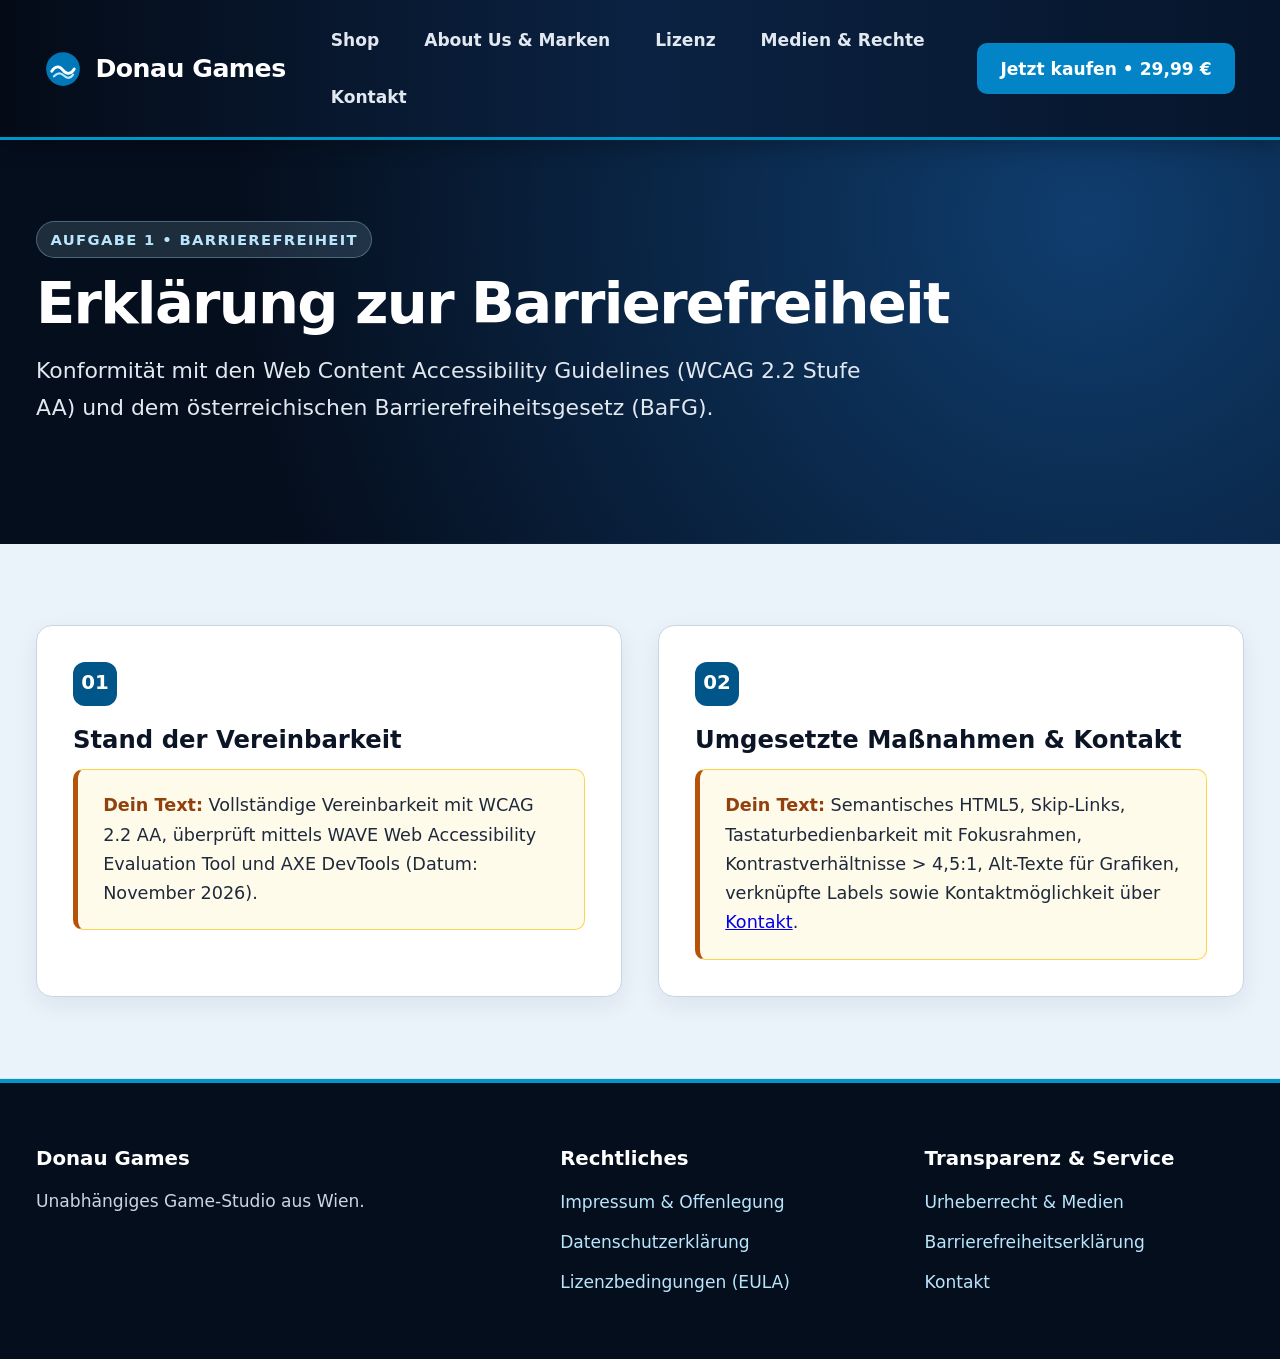
==== barrierefreiheit.html @ ff4762a1 "Add files via upload" ====
<!DOCTYPE html>
<html lang="de">
<head>
  <meta charset="UTF-8">
  <meta name="viewport" content="width=device-width, initial-scale=1.0">
  <title>Barrierefreiheitserklärung – Donau Games</title>
  <link rel="stylesheet" href="style.css">
</head>
<body>
<a href="#main-content" class="skip-link">Direkt zum Hauptinhalt springen</a>

<header class="navbar">
  <div class="navbar-bar">
    <a href="index.html" class="brand">
      <svg width="36" height="36" viewBox="0 0 64 64" fill="none" aria-hidden="true">
        <circle cx="32" cy="32" r="30" fill="#0077b6"/>
        <path d="M12 36C18 26 26 26 32 34C38 42 46 42 52 32" stroke="#ffffff" stroke-width="5" stroke-linecap="round"/>
        <path d="M16 45C22 38 28 38 34 44C40 50 46 48 50 42" stroke="#bae6fd" stroke-width="4" stroke-linecap="round"/>
      </svg>
      <span>Donau Games</span>
    </a>
    <nav aria-label="Hauptnavigation">
      <ul class="nav-menu">
        <li><a href="index.html">Shop</a></li>
        <li><a href="about.html">About Us & Marken</a></li>
        <li><a href="lizenz.html">Lizenz</a></li>
        <li><a href="urheberrecht.html">Medien & Rechte</a></li>
        <li><a href="kontakt.html">Kontakt</a></li>
      </ul>
    </nav>
    <a href="index.html#checkout" class="nav-cta">Jetzt kaufen • 29,99 €</a>
  </div>
</header>

<main id="main-content">
  <section class="band band-dark">
    <div class="inner">
      <span class="kicker">Aufgabe 1 • Barrierefreiheit</span>
      <h1>Erklärung zur Barrierefreiheit</h1>
      <p class="lead">Konformität mit den Web Content Accessibility Guidelines (WCAG 2.2 Stufe AA) und dem österreichischen Barrierefreiheitsgesetz (BaFG).</p>
    </div>
  </section>

  <section class="band band-ice">
    <div class="inner grid-2">
      <article class="card">
        <div class="step-badge">01</div>
        <h3>Stand der Vereinbarkeit</h3>
        <div class="legal-todo">
          <strong>Dein Text:</strong> Vollständige Vereinbarkeit mit WCAG 2.2 AA, überprüft mittels WAVE Web Accessibility Evaluation Tool und AXE DevTools (Datum: November 2026).
        </div>
      </article>

      <article class="card">
        <div class="step-badge">02</div>
        <h3>Umgesetzte Maßnahmen & Kontakt</h3>
        <div class="legal-todo">
          <strong>Dein Text:</strong> Semantisches HTML5, Skip-Links, Tastaturbedienbarkeit mit Fokusrahmen, Kontrastverhältnisse > 4,5:1, Alt-Texte für Grafiken, verknüpfte Labels sowie Kontaktmöglichkeit über <a href="kontakt.html">Kontakt</a>.
        </div>
      </article>
    </div>
  </section>
</main>

<footer>
  <div class="footer-grid">
    <div><h3>Donau Games</h3><p style="font-size: 0.95rem; margin: 0;">Unabhängiges Game-Studio aus Wien.</p></div>
    <div><h3>Rechtliches</h3><ul><li><a href="impressum.html">Impressum & Offenlegung</a></li><li><a href="datenschutz.html">Datenschutzerklärung</a></li><li><a href="lizenz.html">Lizenzbedingungen (EULA)</a></li></ul></div>
    <div><h3>Transparenz & Service</h3><ul><li><a href="urheberrecht.html">Urheberrecht & Medien</a></li><li><a href="barrierefreiheit.html">Barrierefreiheitserklärung</a></li><li><a href="kontakt.html">Kontakt</a></li></ul></div>
  </div>
</footer>
</body>
</html>
---- style.css ----
:root {
  --navy-950: #050e1d;
  --navy-900: #0a1c36;
  --navy-800: #112d54;
  --primary: #005689;          /* WCAG AA konform (> 7:1 Kontrast) */
  --primary-dark: #003b5e;
  --accent-cyan: #0096c7;
  --gold: #d97706;

  /* Farbige Sektions-Hintergründe für klare visuelle Trennung */
  --band-white: #ffffff;
  --band-ice: #eaf3fa;
  --band-slate: #f1f5f9;
  --band-warm: #fef9ee;



  --text-dark: #0b1526;
  --text-body: #1e293b;
  --text-muted: #475569;
  --border: #cbd5e1;
  --radius-md: 16px;
  --radius-lg: 22px;
  --shadow-card: 0 8px 24px rgba(10, 28, 54, 0.07);
}

* {
  box-sizing: border-box;
}

html {
  scroll-behavior: smooth;
  font-size: 18px; /* Deutlich größere, angenehmere Basisschrift */
}

body {
  margin: 0;
  font-family: system-ui, -apple-system, "Segoe UI", Roboto, Helvetica, Arial, sans-serif;
  background-color: var(--band-white);
  color: var(--text-body);
  line-height: 1.65;
  overflow-x: hidden;
}

/* Skip Link (WCAG 2.4.1) */
.skip-link {
  position: absolute;
  top: -120px;
  left: 1rem;
  background: var(--gold);
  color: #ffffff;
  padding: 0.8rem 1.3rem;
  border-radius: 8px;
  font-weight: 700;
  text-decoration: none;
  z-index: 2000;
}
.skip-link:focus {
  top: 1rem;
}

a:focus, button:focus, input:focus, textarea:focus, select:focus {
  outline: 3px solid var(--gold);
  outline-offset: 3px;
}

/* --- VOLLE NAVBAR GANZ OBEN QUER DRÜBER --- */
.navbar {
  width: 100%;
  background: linear-gradient(90deg, #040b17 0%, #0b2242 50%, #06152b 100%);
  border-bottom: 3px solid var(--accent-cyan);
  position: sticky;
  top: 0;
  z-index: 1000;
  box-shadow: 0 6px 20px rgba(0, 0, 0, 0.25);
}

.navbar-bar {
  width: 100%;
  padding: 0.9rem 2.5rem;
  display: flex;
  align-items: center;
  justify-content: space-between;
  gap: 1.5rem;
}

@media (max-width: 920px) {
  .navbar-bar {
    flex-wrap: wrap;
    padding: 0.9rem 1.25rem;
  }
}

.brand {
  display: flex;
  align-items: center;
  gap: 0.8rem;
  text-decoration: none;
  color: #ffffff;
  font-weight: 900;
  font-size: 1.4rem;
  letter-spacing: -0.02em;
  flex-shrink: 0;
}

.nav-menu {
  list-style: none;
  margin: 0;
  padding: 0;
  display: flex;
  flex-wrap: wrap;
  align-items: center;
  gap: 0.5rem;
}

.nav-menu a {
  display: inline-block;
  color: #e2e8f0;
  text-decoration: none;
  font-weight: 600;
  font-size: 0.95rem;
  padding: 0.55rem 1rem;
  border-radius: 8px;
  transition: background-color 0.2s, color 0.2s;
}

.nav-menu a:hover {
  background-color: rgba(255, 255, 255, 0.14);
  color: #ffffff;
}

.nav-menu a[aria-current="page"] {
  background-color: var(--primary);
  color: #ffffff;
  box-shadow: 0 2px 8px rgba(0, 0, 0, 0.25);
}

.nav-cta {
  background-color: #0284c7;
  color: #ffffff;
  text-decoration: none;
  font-weight: 800;
  font-size: 0.95rem;
  padding: 0.65rem 1.3rem;
  border-radius: 10px;
  white-space: nowrap;
  transition: background-color 0.2s;
}
.nav-cta:hover {
  background-color: #0369a1;
}

/* --- FARBIGE ABSCHNITTS-BÄNDER (Color-Blocking) --- */
.band {
  width: 100%;
  padding: 4.5rem 2rem;
  border-bottom: 1px solid rgba(15, 23, 42, 0.07);
}

.band-white { background-color: var(--band-white); }
.band-ice   { background-color: var(--band-ice); }
.band-slate { background-color: var(--band-slate); }
.band-warm  { background-color: var(--band-warm); }
.band-dark  {
  background: radial-gradient(circle at 85% 20%, #0f3d6e 0%, var(--navy-950) 75%);
  color: #ffffff;
}

.inner {
  max-width: 1220px;
  margin: 0 auto;
}

/* --- GROSSE, KLARE TYPOGRAFIE --- */
.kicker {
  display: inline-block;
  font-size: 0.82rem;
  font-weight: 800;
  text-transform: uppercase;
  letter-spacing: 0.09em;
  color: var(--primary);
  background: rgba(0, 86, 137, 0.1);
  padding: 0.3rem 0.75rem;
  border-radius: 999px;
  margin-bottom: 0.75rem;
}

.band-dark .kicker {
  color: #bae6fd;
  background: rgba(186, 230, 253, 0.14);
  border: 1px solid rgba(186, 230, 253, 0.3);
}

h1 {
  font-size: clamp(2.4rem, 4.5vw, 3.8rem);
  font-weight: 900;
  line-height: 1.1;
  letter-spacing: -0.03em;
  margin: 0 0 1rem;
  color: var(--text-dark);
}

.band-dark h1 {
  color: #ffffff;
}

h2 {
  font-size: clamp(1.9rem, 3.2vw, 2.6rem);
  font-weight: 800;
  line-height: 1.18;
  letter-spacing: -0.025em;
  margin: 0 0 0.85rem;
  color: var(--text-dark);
}

h3 {
  font-size: 1.35rem;
  font-weight: 800;
  line-height: 1.3;
  margin: 0 0 0.65rem;
  color: var(--text-dark);
}

.lead {
  font-size: 1.22rem;
  color: var(--text-muted);
  max-width: 62ch;
  margin: 0 0 2rem;
}

.band-dark .lead {
  color: #e2e8f0;
}

/* --- HERO LAYOUT --- */
.hero-grid {
  display: grid;
  grid-template-columns: 1.15fr 0.95fr;
  gap: 3.5rem;
  align-items: center;
}

@media (max-width: 920px) {
  .hero-grid {
    grid-template-columns: 1fr;
  }
}

.pill-row {
  display: flex;
  flex-wrap: wrap;
  gap: 0.65rem;
  margin-bottom: 2rem;
}

.pill {
  background: rgba(255, 255, 255, 0.1);
  border: 1px solid rgba(255, 255, 255, 0.22);
  color: #f8fafc;
  padding: 0.45rem 0.95rem;
  border-radius: 999px;
  font-size: 0.9rem;
  font-weight: 600;
}

.buy-bar {
  display: inline-flex;
  flex-wrap: wrap;
  align-items: center;
  gap: 1.25rem;
  background: rgba(255, 255, 255, 0.08);
  border: 1px solid rgba(255, 255, 255, 0.2);
  padding: 1.1rem 1.5rem;
  border-radius: var(--radius-md);
}

.price-tag {
  font-size: 2.2rem;
  font-weight: 900;
  color: #ffffff;
  line-height: 1;
}

.price-tag span {
  display: block;
  font-size: 0.8rem;
  font-weight: 500;
  color: #cbd5e1;
  margin-top: 0.25rem;
}

.showcase-card {
  background: #06101f;
  border: 1px solid rgba(125, 211, 252, 0.35);
  border-radius: var(--radius-lg);
  padding: 1.1rem;
  box-shadow: 0 24px 50px rgba(0, 0, 0, 0.45);
}

/* --- GRIDS & VISUELLE KARTEN --- */
.grid-2 {
  display: grid;
  grid-template-columns: repeat(auto-fit, minmax(360px, 1fr));
  gap: 2rem;
}

.grid-3 {
  display: grid;
  grid-template-columns: repeat(auto-fit, minmax(300px, 1fr));
  gap: 2rem;
}

.grid-4 {
  display: grid;
  grid-template-columns: repeat(auto-fit, minmax(240px, 1fr));
  gap: 1.5rem;
}

.card {
  background: #ffffff;
  border: 1px solid var(--border);
  border-radius: var(--radius-md);
  padding: 2rem;
  box-shadow: var(--shadow-card);
}

.step-badge {
  display: inline-flex;
  align-items: center;
  justify-content: center;
  width: 44px;
  height: 44px;
  border-radius: 12px;
  background: var(--primary);
  color: #ffffff;
  font-weight: 900;
  font-size: 1.1rem;
  margin-bottom: 1rem;
}

.stat-card {
  background: #ffffff;
  border: 1px solid var(--border);
  border-radius: var(--radius-md);
  padding: 1.6rem;
  box-shadow: var(--shadow-card);
  text-align: center;
}

.stat-value {
  font-size: 1.9rem;
  font-weight: 900;
  color: var(--primary);
  line-height: 1.15;
}

.stat-label {
  font-size: 0.92rem;
  color: var(--text-muted);
  font-weight: 600;
  margin-top: 0.35rem;
}

/* --- TABS --- */
.tabs-bar {
  display: flex;
  flex-wrap: wrap;
  gap: 0.65rem;
  margin-bottom: 1.75rem;
}

.tab-btn {
  background: #ffffff;
  border: 2px solid var(--border);
  color: var(--text-dark);
  padding: 0.75rem 1.35rem;
  border-radius: 10px;
  font-weight: 700;
  font-size: 0.98rem;
  cursor: pointer;
}

.tab-btn[aria-selected="true"] {
  background: var(--primary);
  color: #ffffff;
  border-color: var(--primary);
}

.tab-panel { display: none; }
.tab-panel.active { display: block; }

/* --- BUTTONS --- */
.btn {
  display: inline-flex;
  align-items: center;
  justify-content: center;
  background-color: var(--primary);
  color: #ffffff;
  border: 2px solid transparent;
  padding: 0.85rem 1.6rem;
  font-size: 1rem;
  font-weight: 700;
  border-radius: 10px;
  cursor: pointer;
  text-decoration: none;
}
.btn:hover { background-color: var(--primary-dark); }

.btn-accent { background-color: #0284c7; color: #ffffff; }
.btn-accent:hover { background-color: #0369a1; }

.btn-outline {
  background: #ffffff;
  color: var(--primary);
  border: 2px solid var(--primary);
}
.btn-outline:hover { background: #e0f2fe; }

.btn-ghost-light {
  background: rgba(255, 255, 255, 0.12);
  color: #ffffff;
  border: 1.5px solid rgba(255, 255, 255, 0.6);
}
.btn-ghost-light:hover { background: rgba(255, 255, 255, 0.22); }

/* --- RECHTSTEXT-PLATZHALTER --- */
.legal-todo {
  background-color: #fffbeb;
  border: 1.5px solid #fcd34d;
  border-left: 5px solid #b45309;
  padding: 1.2rem 1.4rem;
  border-radius: 10px;
  margin-top: 0.75rem;
  font-size: 0.98rem;
}
.legal-todo strong { color: #92400e; }

/* --- CHECKOUT & FORMULARE --- */
.checkout-wrap {
  display: grid;
  grid-template-columns: 1.35fr 0.85fr;
  gap: 2.25rem;
  align-items: start;
}
@media (max-width: 880px) {
  .checkout-wrap { grid-template-columns: 1fr; }
}

.form-group { margin-bottom: 1.3rem; }

label {
  display: block;
  font-weight: 700;
  font-size: 0.98rem;
  color: var(--text-dark);
  margin-bottom: 0.45rem;
}

input[type="text"], input[type="email"], textarea, select {
  width: 100%;
  padding: 0.85rem 1rem;
  border: 1.5px solid #94a3b8;
  border-radius: 10px;
  font-size: 1rem;
  font-family: inherit;
  background: #ffffff;
  color: var(--text-dark);
}

.checkbox-row {
  display: flex;
  align-items: flex-start;
  gap: 0.75rem;
  margin: 0.9rem 0;
}
.checkbox-row input {
  margin-top: 0.3rem;
  width: 1.2rem;
  height: 1.2rem;
  flex-shrink: 0;
}
.checkbox-row label { font-weight: 500; margin: 0; }

.order-box {
  background: var(--band-ice);
  border: 2px solid #bae6fd;
  border-radius: var(--radius-md);
  padding: 1.75rem;
}
.order-line {
  display: flex;
  justify-content: space-between;
  padding: 0.65rem 0;
  border-bottom: 1px solid #cbd5e1;
}
.order-total {
  display: flex;
  justify-content: space-between;
  padding-top: 1rem;
  font-size: 1.35rem;
  font-weight: 900;
  color: var(--text-dark);
}

/* --- FOOTER --- */
footer {
  width: 100%;
  background-color: var(--navy-950);
  color: #cbd5e1;
  padding: 3.5rem 2rem;
  border-top: 4px solid var(--accent-cyan);
}

.footer-grid {
  max-width: 1220px;
  margin: 0 auto;
  display: grid;
  grid-template-columns: 1.5fr 1fr 1fr;
  gap: 2.5rem;
}
@media (max-width: 780px) {
  .footer-grid { grid-template-columns: 1fr; }
}

footer h3 { color: #ffffff; font-size: 1.1rem; margin: 0 0 0.9rem; }
footer ul { list-style: none; padding: 0; margin: 0; display: grid; gap: 0.55rem; }
footer a { color: #bae6fd; text-decoration: none; font-size: 0.95rem; }
footer a:hover { text-decoration: underline; color: #ffffff; }

/* --- COOKIE BANNER --- */
.cookie-banner {
  position: fixed;
  bottom: 1.25rem;
  left: 1.25rem;
  right: 1.25rem;
  max-width: 1180px;
  margin: 0 auto;
  background: var(--navy-900);
  color: #ffffff;
  padding: 1.35rem 1.85rem;
  border-radius: var(--radius-md);
  border: 2px solid var(--accent-cyan);
  box-shadow: 0 20px 45px rgba(0, 0, 0, 0.4);
  z-index: 1500;
}
.cookie-inner {
  display: flex;
  flex-wrap: wrap;
  justify-content: space-between;
  align-items: center;
  gap: 1rem;
}
.hidden { display: none !important; }
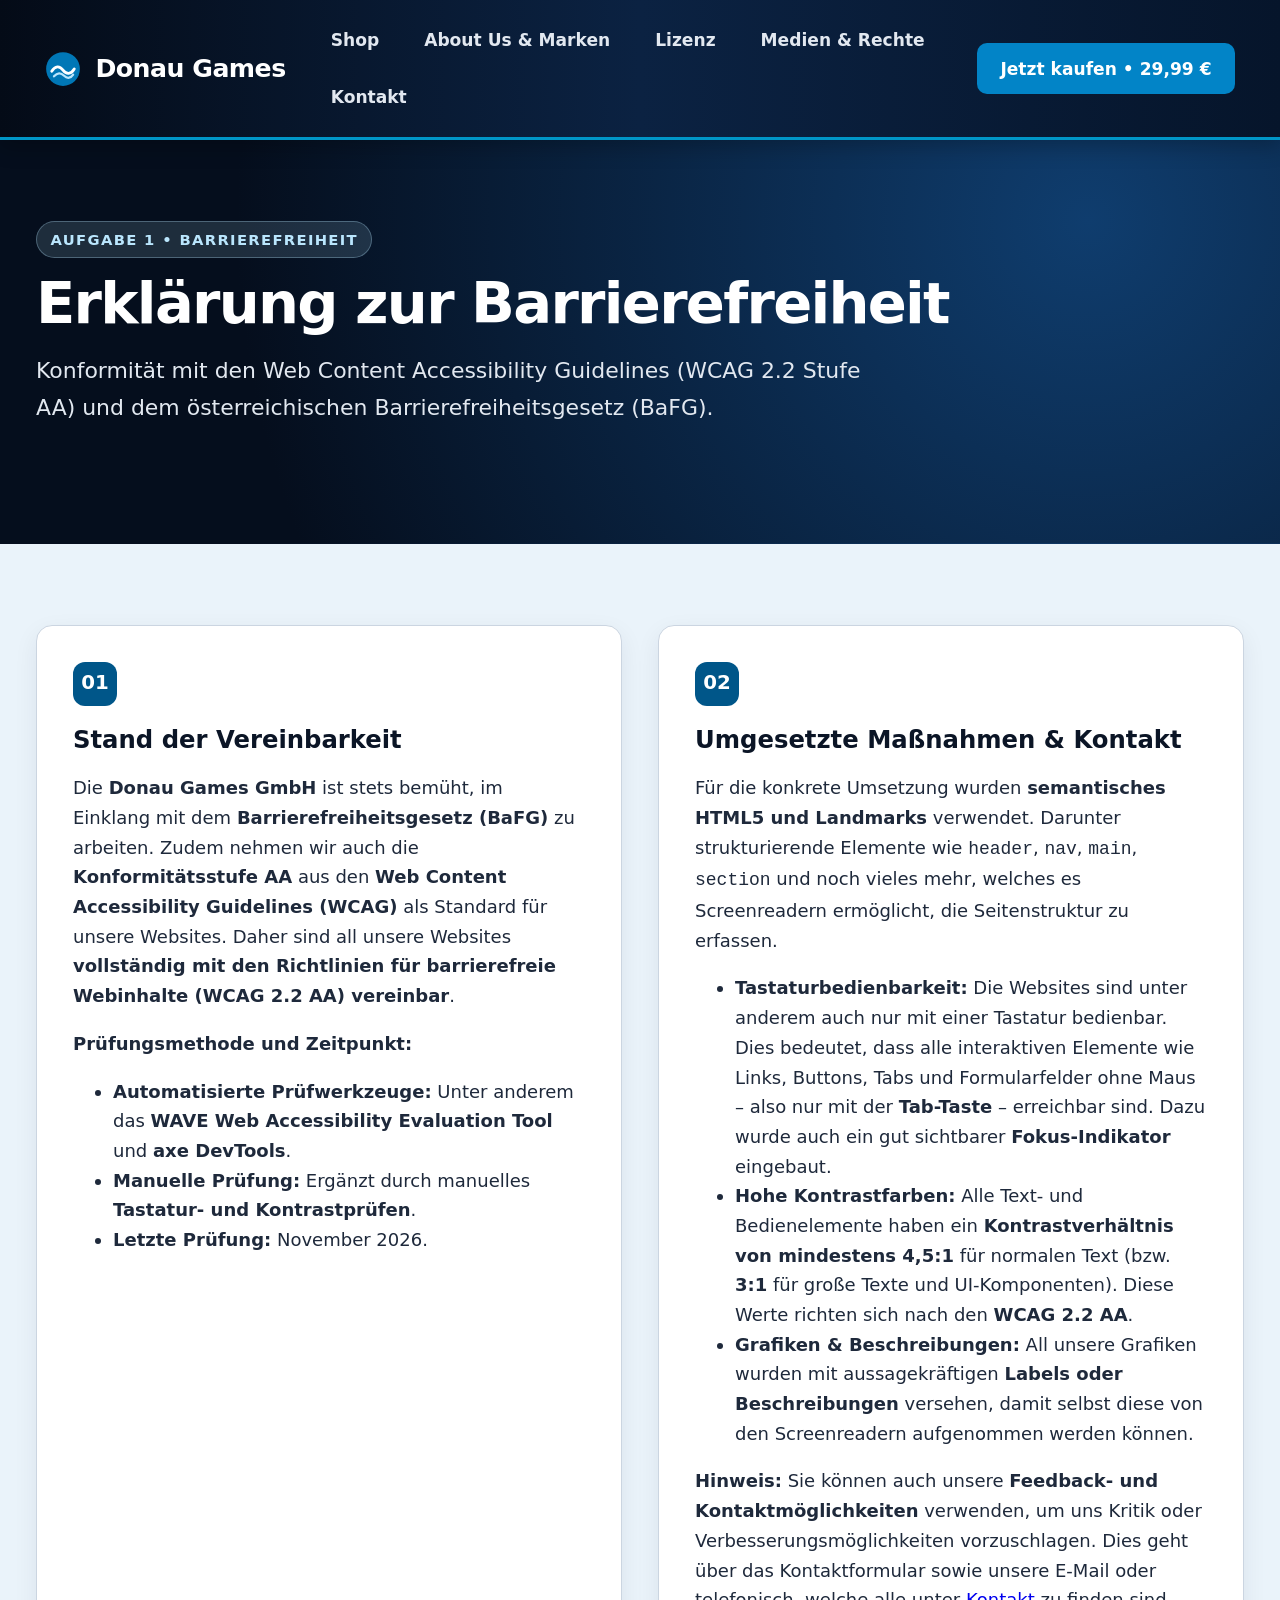
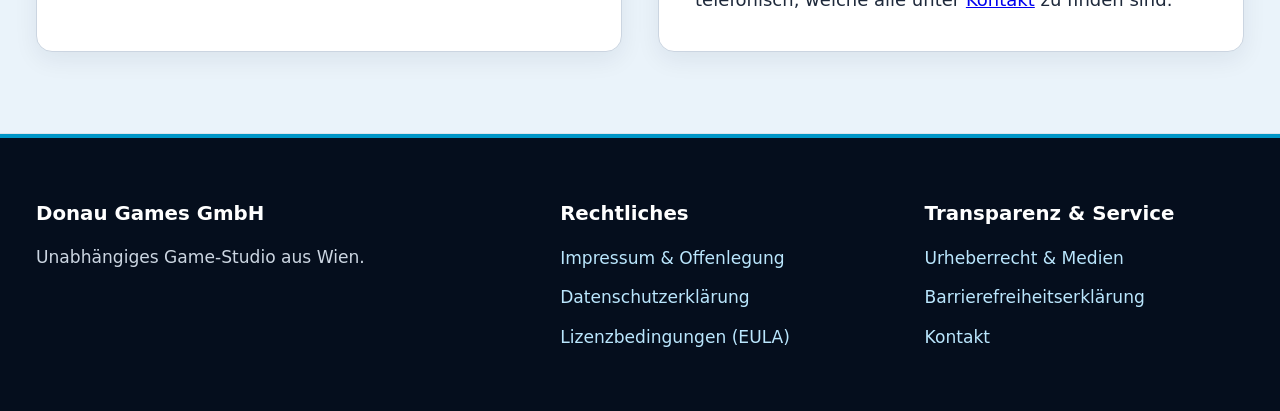
==== commit 98b5d272: "Add files via upload" ====
--- a/barrierefreiheit.html
+++ b/barrierefreiheit.html
@@ -3,7 +3,7 @@
 <head>
   <meta charset="UTF-8">
   <meta name="viewport" content="width=device-width, initial-scale=1.0">
-  <title>Barrierefreiheitserklärung – Donau Games</title>
+  <title>Barrierefreiheitserklärung – Donau Games GmbH</title>
   <link rel="stylesheet" href="style.css">
 </head>
 <body>
@@ -46,17 +46,28 @@
       <article class="card">
         <div class="step-badge">01</div>
         <h3>Stand der Vereinbarkeit</h3>
-        <div class="legal-todo">
-          <strong>Dein Text:</strong> Vollständige Vereinbarkeit mit WCAG 2.2 AA, überprüft mittels WAVE Web Accessibility Evaluation Tool und AXE DevTools (Datum: November 2026).
-        </div>
+        <p>Die <strong>Donau Games GmbH</strong> ist stets bemüht, im Einklang mit dem <strong>Barrierefreiheitsgesetz (BaFG)</strong> zu arbeiten. Zudem nehmen wir auch die <strong>Konformitätsstufe AA</strong> aus den <strong>Web Content Accessibility Guidelines (WCAG)</strong> als Standard für unsere Websites. Daher sind all unsere Websites <strong>vollständig mit den Richtlinien für barrierefreie Webinhalte (WCAG 2.2 AA) vereinbar</strong>.</p>
+
+        <p><strong>Prüfungsmethode und Zeitpunkt:</strong></p>
+        <ul style="margin-bottom: 0;">
+          <li><strong>Automatisierte Prüfwerkzeuge:</strong> Unter anderem das <strong>WAVE Web Accessibility Evaluation Tool</strong> und <strong>axe DevTools</strong>.</li>
+          <li><strong>Manuelle Prüfung:</strong> Ergänzt durch manuelles <strong>Tastatur- und Kontrastprüfen</strong>.</li>
+          <li><strong>Letzte Prüfung:</strong> November 2026.</li>
+        </ul>
       </article>
 
       <article class="card">
         <div class="step-badge">02</div>
         <h3>Umgesetzte Maßnahmen & Kontakt</h3>
-        <div class="legal-todo">
-          <strong>Dein Text:</strong> Semantisches HTML5, Skip-Links, Tastaturbedienbarkeit mit Fokusrahmen, Kontrastverhältnisse > 4,5:1, Alt-Texte für Grafiken, verknüpfte Labels sowie Kontaktmöglichkeit über <a href="kontakt.html">Kontakt</a>.
-        </div>
+        <p>Für die konkrete Umsetzung wurden <strong>semantisches HTML5 und Landmarks</strong> verwendet. Darunter strukturierende Elemente wie <code>header</code>, <code>nav</code>, <code>main</code>, <code>section</code> und noch vieles mehr, welches es Screenreadern ermöglicht, die Seitenstruktur zu erfassen.</p>
+
+        <ul>
+          <li><strong>Tastaturbedienbarkeit:</strong> Die Websites sind unter anderem auch nur mit einer Tastatur bedienbar. Dies bedeutet, dass alle interaktiven Elemente wie Links, Buttons, Tabs und Formularfelder ohne Maus – also nur mit der <strong>Tab-Taste</strong> – erreichbar sind. Dazu wurde auch ein gut sichtbarer <strong>Fokus-Indikator</strong> eingebaut.</li>
+          <li><strong>Hohe Kontrastfarben:</strong> Alle Text- und Bedienelemente haben ein <strong>Kontrastverhältnis von mindestens 4,5:1</strong> für normalen Text (bzw. <strong>3:1</strong> für große Texte und UI-Komponenten). Diese Werte richten sich nach den <strong>WCAG 2.2 AA</strong>.</li>
+          <li><strong>Grafiken & Beschreibungen:</strong> All unsere Grafiken wurden mit aussagekräftigen <strong>Labels oder Beschreibungen</strong> versehen, damit selbst diese von den Screenreadern aufgenommen werden können.</li>
+        </ul>
+
+        <p style="margin-bottom: 0;"><strong>Hinweis:</strong> Sie können auch unsere <strong>Feedback- und Kontaktmöglichkeiten</strong> verwenden, um uns Kritik oder Verbesserungsmöglichkeiten vorzuschlagen. Dies geht über das Kontaktformular sowie unsere E-Mail oder telefonisch, welche alle unter <a href="kontakt.html">Kontakt</a> zu finden sind.</p>
       </article>
     </div>
   </section>
@@ -64,7 +75,7 @@
 
 <footer>
   <div class="footer-grid">
-    <div><h3>Donau Games</h3><p style="font-size: 0.95rem; margin: 0;">Unabhängiges Game-Studio aus Wien.</p></div>
+    <div><h3>Donau Games GmbH</h3><p style="font-size: 0.95rem; margin: 0;">Unabhängiges Game-Studio aus Wien.</p></div>
     <div><h3>Rechtliches</h3><ul><li><a href="impressum.html">Impressum & Offenlegung</a></li><li><a href="datenschutz.html">Datenschutzerklärung</a></li><li><a href="lizenz.html">Lizenzbedingungen (EULA)</a></li></ul></div>
     <div><h3>Transparenz & Service</h3><ul><li><a href="urheberrecht.html">Urheberrecht & Medien</a></li><li><a href="barrierefreiheit.html">Barrierefreiheitserklärung</a></li><li><a href="kontakt.html">Kontakt</a></li></ul></div>
   </div>
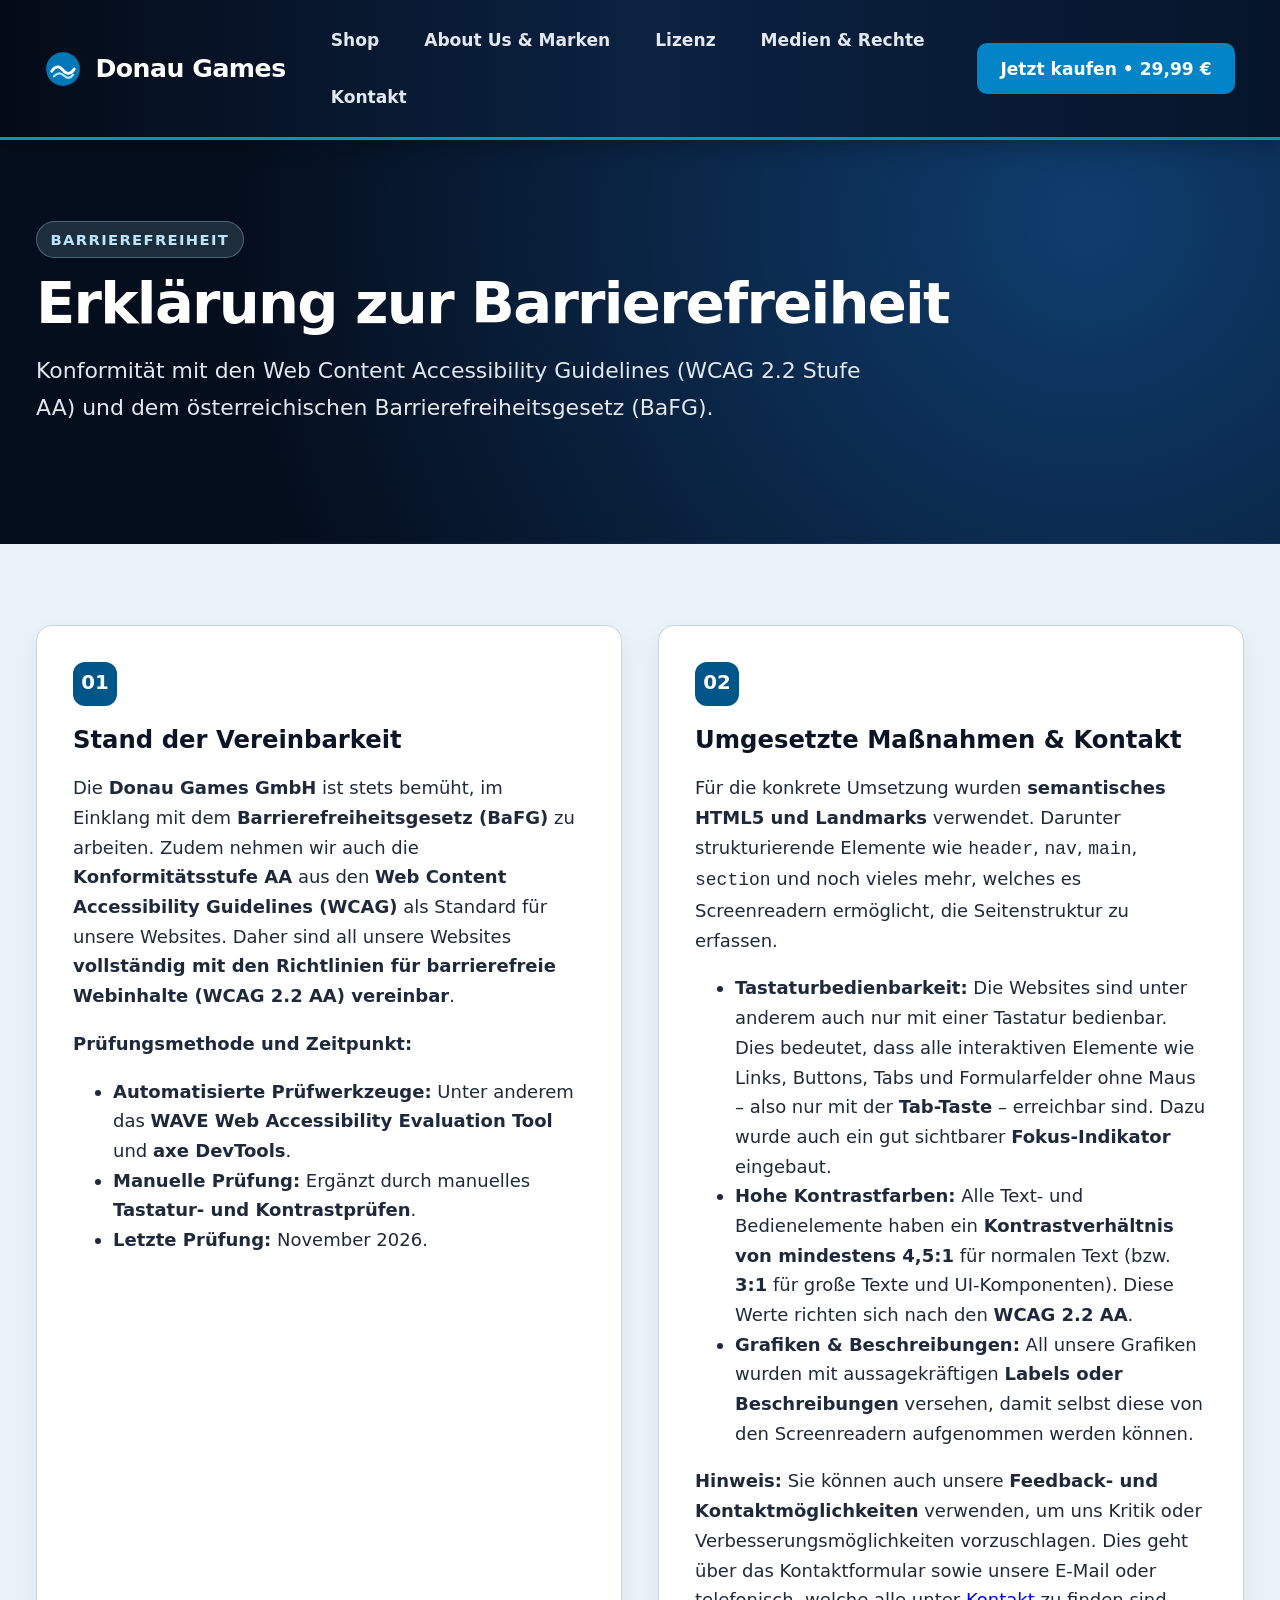
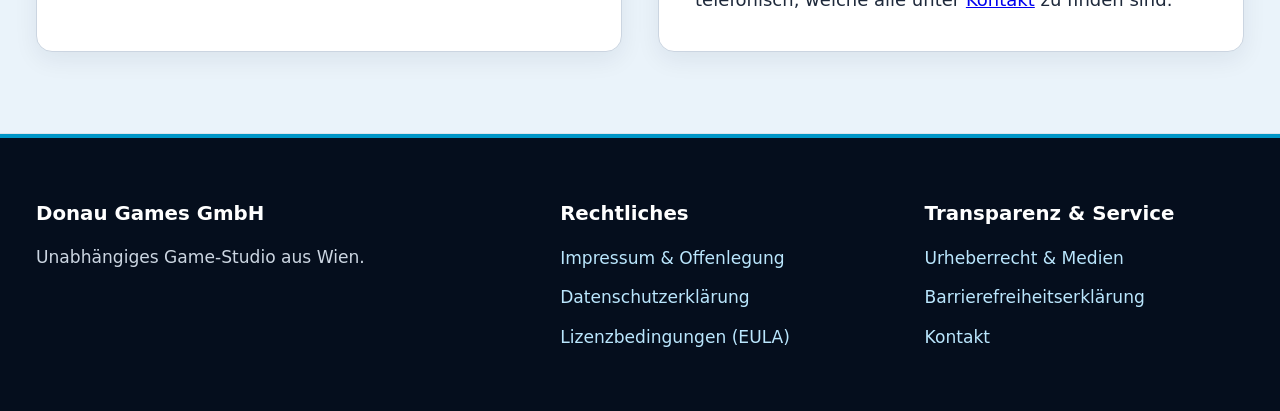
==== commit a1e69732: "Add files via upload" ====
--- a/barrierefreiheit.html
+++ b/barrierefreiheit.html
@@ -35,7 +35,7 @@
 <main id="main-content">
   <section class="band band-dark">
     <div class="inner">
-      <span class="kicker">Aufgabe 1 • Barrierefreiheit</span>
+      <span class="kicker">Barrierefreiheit</span>
       <h1>Erklärung zur Barrierefreiheit</h1>
       <p class="lead">Konformität mit den Web Content Accessibility Guidelines (WCAG 2.2 Stufe AA) und dem österreichischen Barrierefreiheitsgesetz (BaFG).</p>
     </div>
